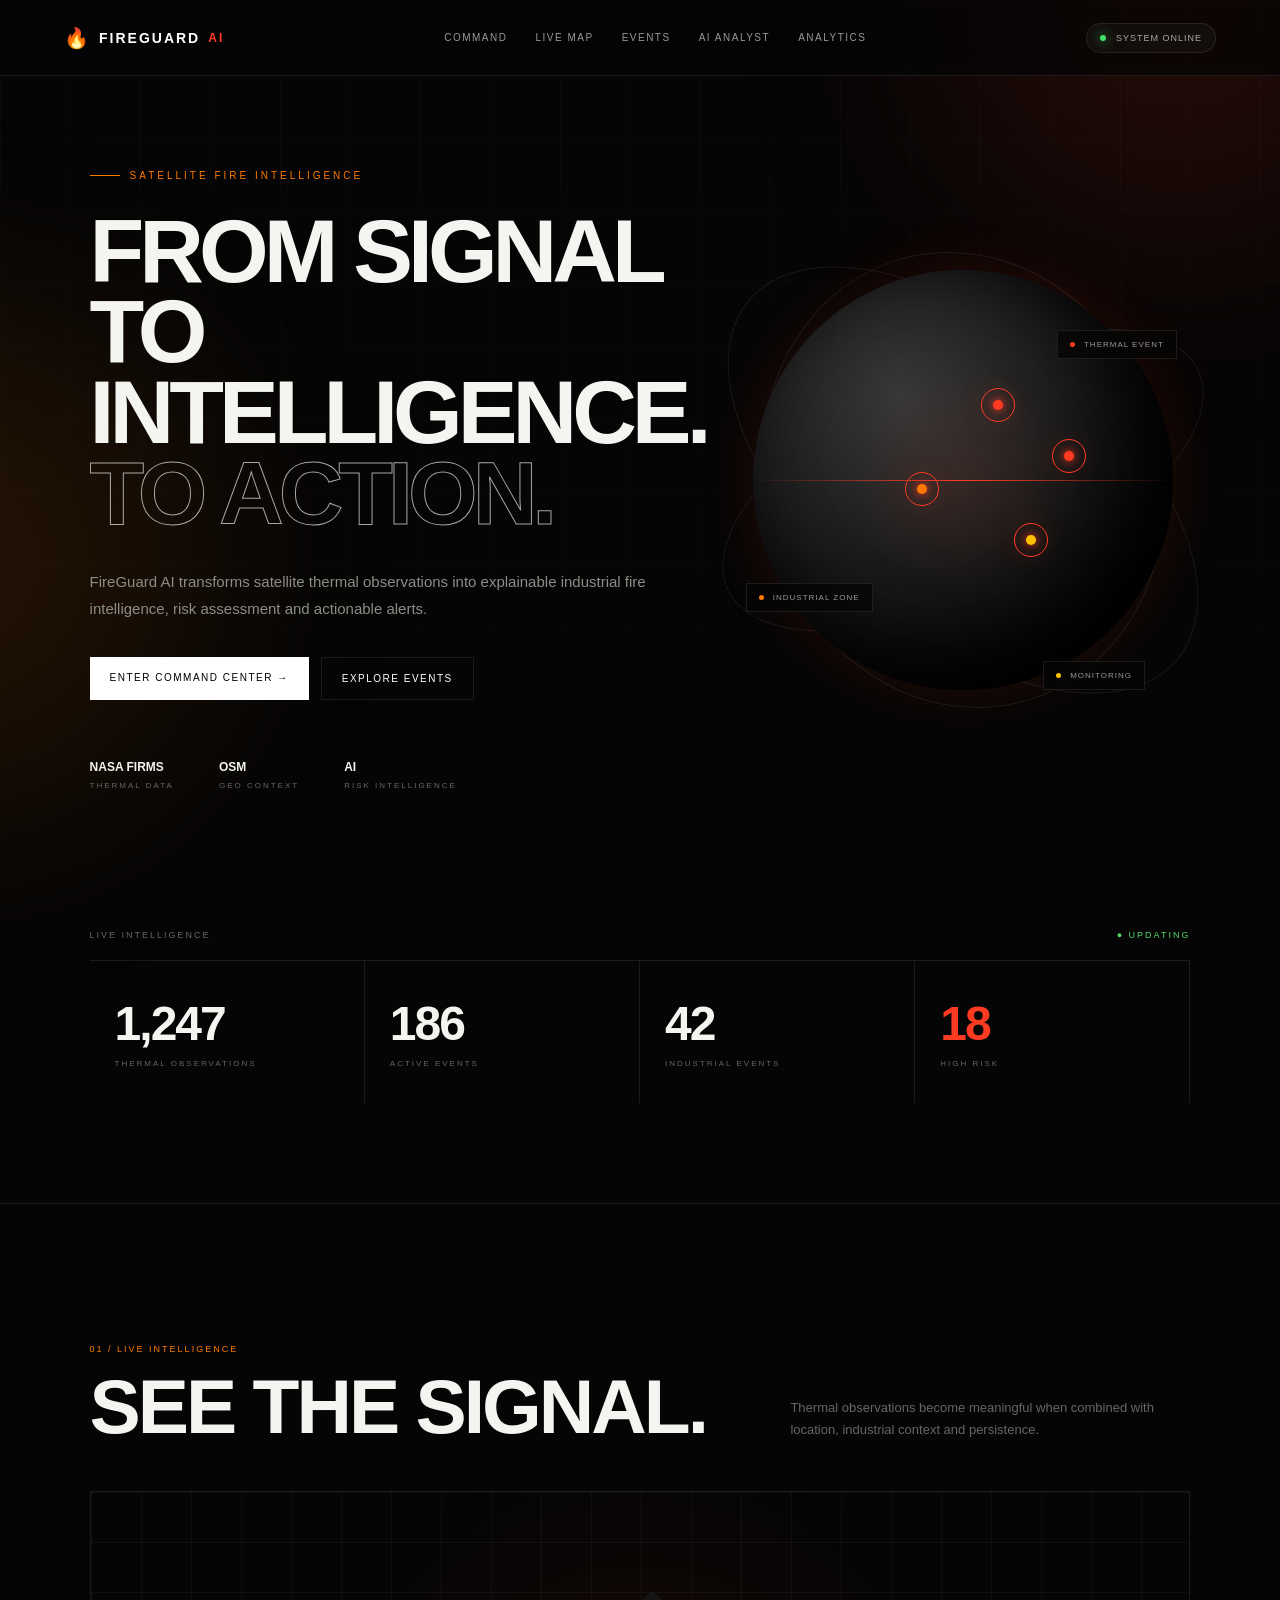
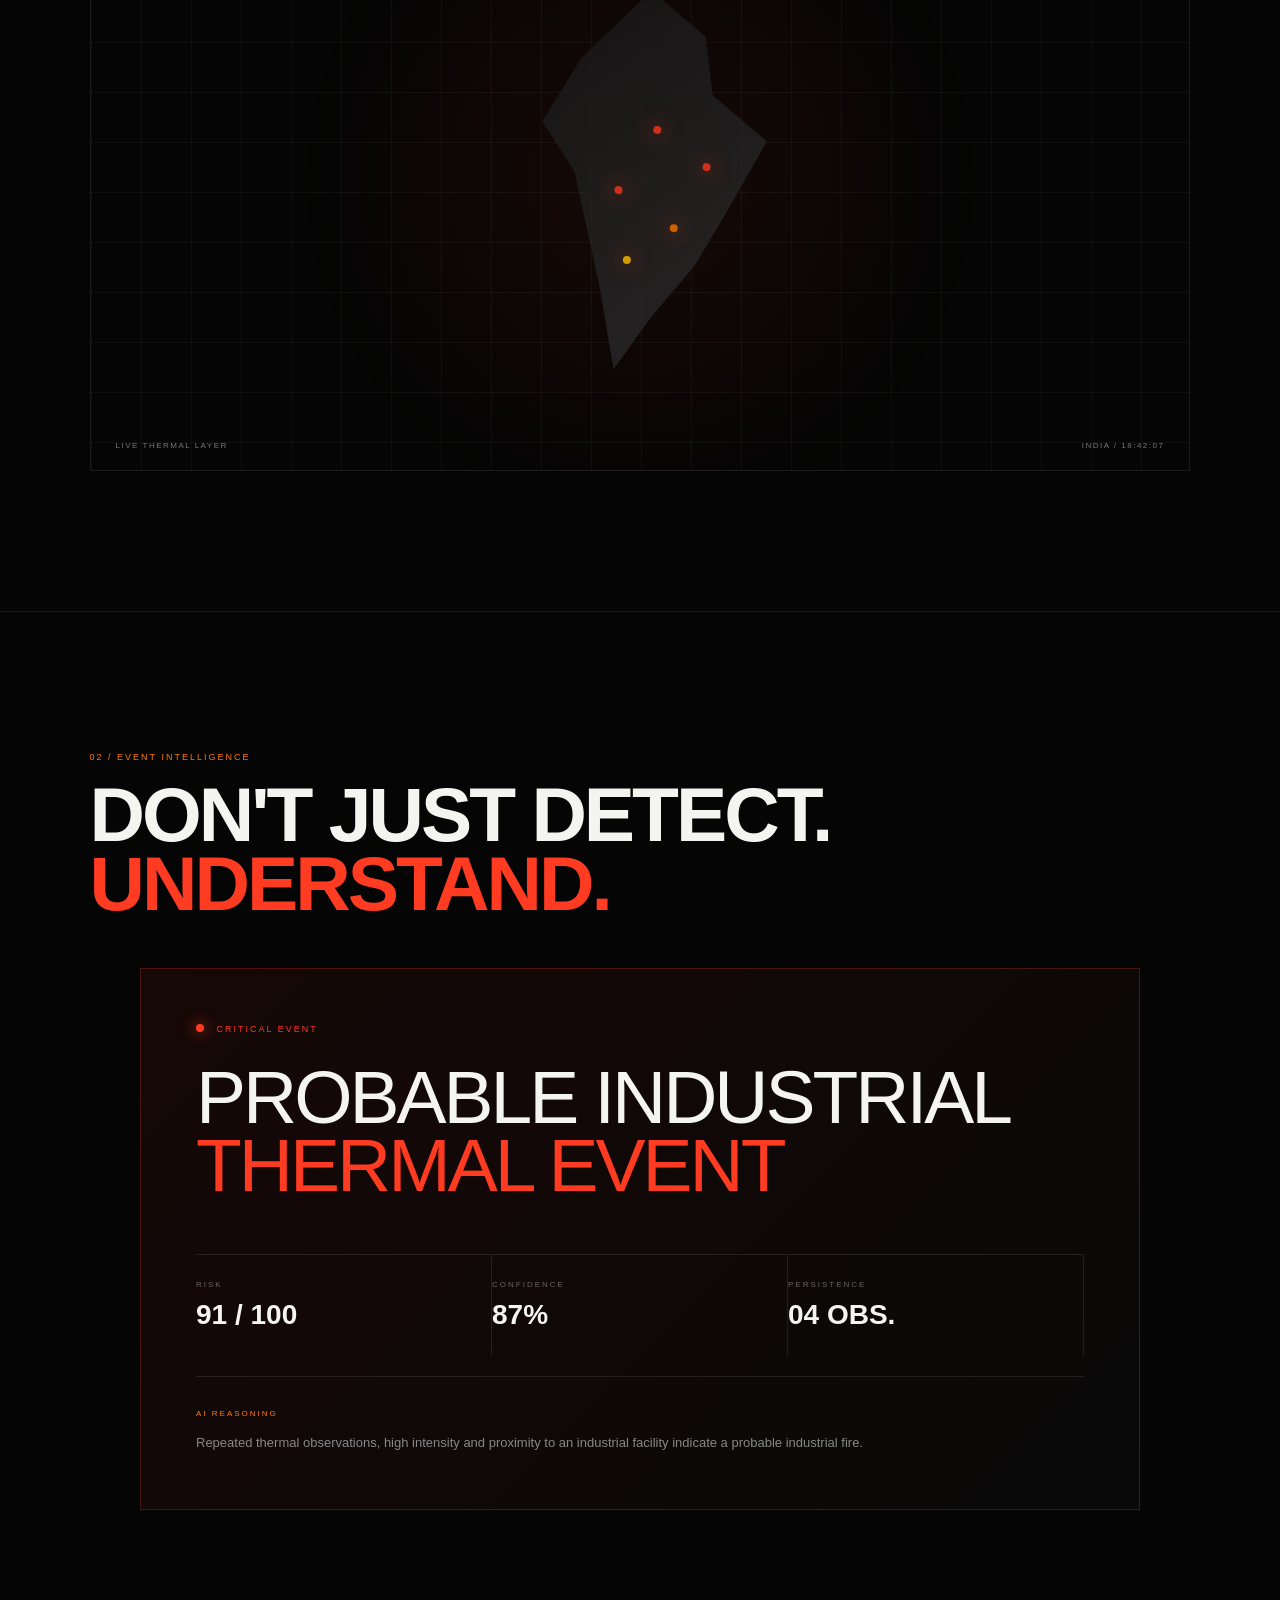
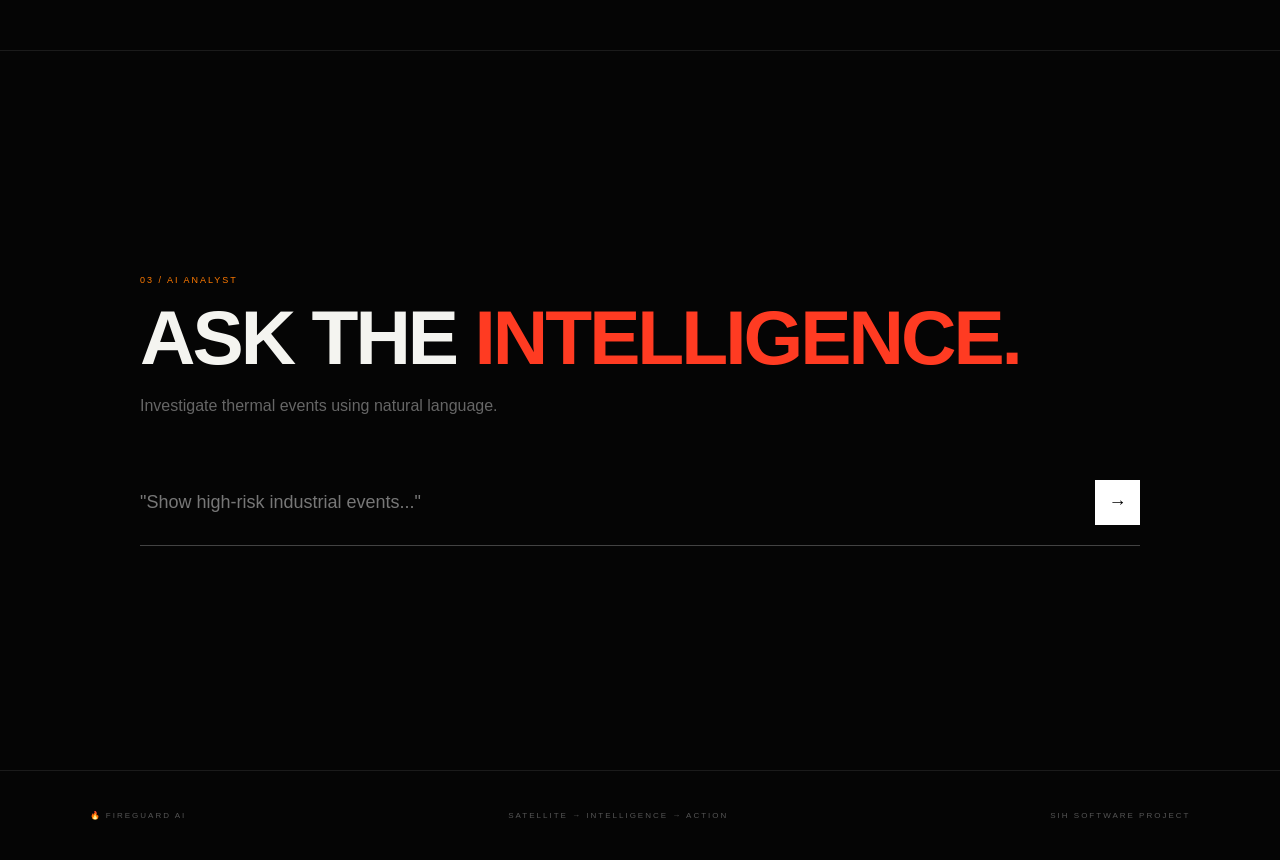
==== frontend/index.html @ 58c00c15 "Initial FireGuard AI application" ====
<!DOCTYPE html>
<html lang="en">
<head>
    <meta charset="UTF-8">

    <meta
        name="viewport"
        content="width=device-width, initial-scale=1.0"
    >

    <meta
        name="description"
        content="FireGuard AI - Satellite-powered industrial fire intelligence"
    >

    <title>FireGuard AI — Fire Intelligence</title>

    <link rel="stylesheet" href="style.css">
</head>

<body>

    <!-- =====================================================
         BACKGROUND
    ====================================================== -->

    <div class="background-grid"></div>

    <div class="glow glow-one"></div>
    <div class="glow glow-two"></div>


    <!-- =====================================================
         NAVIGATION
    ====================================================== -->

    <header class="navbar">

        <a href="#" class="brand">

            <span class="brand-icon">🔥</span>

            <span class="brand-name">
                FIREGUARD
            </span>

            <span class="brand-ai">
                AI
            </span>

        </a>


        <nav class="nav-links">

            <a href="#command">COMMAND</a>
            <a href="#map">LIVE MAP</a>
            <a href="#events">EVENTS</a>
            <a href="#analyst">AI ANALYST</a>
            <a href="#analytics">ANALYTICS</a>

        </nav>


        <button
            class="status-button"
            type="button"
        >

            <span class="status-dot"></span>

            SYSTEM ONLINE

        </button>

    </header>


    <!-- =====================================================
         HERO
    ====================================================== -->

    <main id="command">

        <section class="hero">

            <div class="hero-content">

                <div class="eyebrow">

                    <span class="eyebrow-line"></span>

                    SATELLITE FIRE INTELLIGENCE

                </div>


                <h1>

                    FROM SIGNAL

                    <span>TO INTELLIGENCE.</span>

                    <span>TO ACTION.</span>

                </h1>


                <p class="hero-description">

                    FireGuard AI transforms satellite thermal
                    observations into explainable industrial
                    fire intelligence, risk assessment and
                    actionable alerts.

                </p>


                <div class="hero-actions">

                    <a
                        href="#map"
                        class="primary-button"
                    >

                        ENTER COMMAND CENTER

                        <span>→</span>

                    </a>


                    <a
                        href="#events"
                        class="secondary-button"
                    >

                        EXPLORE EVENTS

                    </a>

                </div>


                <div class="hero-meta">

                    <div>

                        <span class="meta-value">
                            NASA FIRMS
                        </span>

                        <span class="meta-label">
                            THERMAL DATA
                        </span>

                    </div>


                    <div>

                        <span class="meta-value">
                            OSM
                        </span>

                        <span class="meta-label">
                            GEO CONTEXT
                        </span>

                    </div>


                    <div>

                        <span class="meta-value">
                            AI
                        </span>

                        <span class="meta-label">
                            RISK INTELLIGENCE
                        </span>

                    </div>

                </div>

            </div>


            <!-- =================================================
                 VISUAL ORBIT
            ================================================== -->

            <div class="hero-visual">

                <div class="orbit orbit-one"></div>

                <div class="orbit orbit-two"></div>

                <div class="orbit orbit-three"></div>


                <div class="earth">

                    <div class="earth-grid"></div>

                    <div class="thermal thermal-one">
                        <span></span>
                    </div>

                    <div class="thermal thermal-two">
                        <span></span>
                    </div>

                    <div class="thermal thermal-three">
                        <span></span>
                    </div>

                    <div class="thermal thermal-four">
                        <span></span>
                    </div>

                    <div class="earth-core"></div>

                </div>


                <div class="scan-line"></div>


                <div class="visual-label label-one">

                    <span class="label-dot red"></span>

                    THERMAL EVENT

                </div>


                <div class="visual-label label-two">

                    <span class="label-dot orange"></span>

                    INDUSTRIAL ZONE

                </div>


                <div class="visual-label label-three">

                    <span class="label-dot yellow"></span>

                    MONITORING

                </div>

            </div>

        </section>


        <!-- =====================================================
             LIVE STATISTICS
        ====================================================== -->

        <section class="stats-section">

            <div class="stats-heading">

                <span>LIVE INTELLIGENCE</span>

                <span class="pulse-text">
                    ● UPDATING
                </span>

            </div>


            <div class="stats-grid">

                <div class="stat-card">

                    <span
                        class="stat-number"
                        data-target="1247"
                    >
                        0
                    </span>

                    <span class="stat-label">
                        THERMAL OBSERVATIONS
                    </span>

                </div>


                <div class="stat-card">

                    <span
                        class="stat-number"
                        data-target="186"
                    >
                        0
                    </span>

                    <span class="stat-label">
                        ACTIVE EVENTS
                    </span>

                </div>


                <div class="stat-card">

                    <span
                        class="stat-number"
                        data-target="42"
                    >
                        0
                    </span>

                    <span class="stat-label">
                        INDUSTRIAL EVENTS
                    </span>

                </div>


                <div class="stat-card danger-card">

                    <span
                        class="stat-number"
                        data-target="18"
                    >
                        0
                    </span>

                    <span class="stat-label">
                        HIGH RISK
                    </span>

                </div>

            </div>

        </section>


        <!-- =====================================================
             MAP PREVIEW
        ====================================================== -->

        <section
            id="map"
            class="preview-section"
        >

            <div class="section-heading">

                <div>

                    <span class="section-kicker">
                        01 / LIVE INTELLIGENCE
                    </span>

                    <h2>
                        SEE THE SIGNAL.
                    </h2>

                </div>

                <p>
                    Thermal observations become meaningful
                    when combined with location, industrial
                    context and persistence.
                </p>

            </div>


            <div class="map-preview">

                <div class="map-grid"></div>


                <div class="map-country">

                    <div class="map-point point-a"></div>
                    <div class="map-point point-b"></div>
                    <div class="map-point point-c"></div>
                    <div class="map-point point-d"></div>
                    <div class="map-point point-e"></div>

                </div>


                <div class="map-overlay">

                    <span>LIVE THERMAL LAYER</span>

                    <span>
                        INDIA / 18:42:07
                    </span>

                </div>

            </div>

        </section>


        <!-- =====================================================
             EVENTS PREVIEW
        ====================================================== -->

        <section
            id="events"
            class="events-section"
        >

            <div class="section-heading">

                <div>

                    <span class="section-kicker">
                        02 / EVENT INTELLIGENCE
                    </span>

                    <h2>
                        DON'T JUST DETECT.
                        <span>UNDERSTAND.</span>
                    </h2>

                </div>

            </div>


            <div class="event-demo-card">

                <div class="event-status">

                    <span class="large-status-dot"></span>

                    CRITICAL EVENT

                </div>


                <div class="event-title">

                    PROBABLE INDUSTRIAL
                    <span>THERMAL EVENT</span>

                </div>


                <div class="event-data">

                    <div>

                        <span>RISK</span>

                        <strong>91 / 100</strong>

                    </div>


                    <div>

                        <span>CONFIDENCE</span>

                        <strong>87%</strong>

                    </div>


                    <div>

                        <span>PERSISTENCE</span>

                        <strong>04 OBS.</strong>

                    </div>

                </div>


                <div class="event-reasoning">

                    <span class="reasoning-title">
                        AI REASONING
                    </span>

                    <p>
                        Repeated thermal observations,
                        high intensity and proximity to an
                        industrial facility indicate a
                        probable industrial fire.
                    </p>

                </div>

            </div>

        </section>


        <!-- =====================================================
             AI ANALYST
        ====================================================== -->

        <section
            id="analyst"
            class="analyst-section"
        >

            <div class="analyst-box">

                <span class="section-kicker">
                    03 / AI ANALYST
                </span>

                <h2>
                    ASK THE
                    <span>INTELLIGENCE.</span>
                </h2>

                <p>
                    Investigate thermal events using
                    natural language.
                </p>


                <div class="query-box">

                    <span>
                        "Show high-risk industrial events..."
                    </span>

                    <button type="button">
                        →
                    </button>

                </div>

            </div>

        </section>


        <!-- =====================================================
             FOOTER
        ====================================================== -->

        <footer>

            <div class="footer-brand">

                🔥 FIREGUARD AI

            </div>


            <div class="footer-text">

                SATELLITE → INTELLIGENCE → ACTION

            </div>


            <div class="footer-copy">

                SIH SOFTWARE PROJECT

            </div>

        </footer>

    </main>


    <script src="script.js"></script>

</body>
</html>
---- frontend/style.css ----
/* =========================================================
   FIREGUARD AI
   Premium Intelligence Interface
========================================================= */

:root {

    --bg: #050505;
    --bg-soft: #0b0b0b;

    --text: #f4f4f0;
    --muted: #8d8d87;

    --line: rgba(255,255,255,0.09);

    --red: #ff3b22;
    --orange: #ff7a00;
    --yellow: #ffc400;

    --glass: rgba(255,255,255,0.035);

}


/* =========================================================
   RESET
========================================================= */

* {

    margin: 0;
    padding: 0;

    box-sizing: border-box;

}


html {

    scroll-behavior: smooth;

}


body {

    background: var(--bg);

    color: var(--text);

    font-family:
        Inter,
        Arial,
        Helvetica,
        sans-serif;

    overflow-x: hidden;

}


/* =========================================================
   BACKGROUND
========================================================= */

.background-grid {

    position: fixed;

    inset: 0;

    z-index: -10;

    background-image:

        linear-gradient(
            rgba(255,255,255,0.025) 1px,
            transparent 1px
        ),

        linear-gradient(
            90deg,
            rgba(255,255,255,0.025) 1px,
            transparent 1px
        );

    background-size: 70px 70px;

    mask-image:
        linear-gradient(
            to bottom,
            black,
            transparent 85%
        );

}


.glow {

    position: fixed;

    width: 500px;

    height: 500px;

    border-radius: 50%;

    filter: blur(120px);

    opacity: 0.12;

    z-index: -9;

    pointer-events: none;

}


.glow-one {

    background: var(--red);

    top: -250px;

    right: -150px;

}


.glow-two {

    background: var(--orange);

    bottom: 10%;

    left: -300px;

}


/* =========================================================
   NAVIGATION
========================================================= */

.navbar {

    position: fixed;

    top: 0;

    left: 0;

    width: 100%;

    height: 76px;

    padding: 0 5vw;

    display: flex;

    align-items: center;

    justify-content: space-between;

    border-bottom: 1px solid var(--line);

    background:
        rgba(5,5,5,0.72);

    backdrop-filter: blur(18px);

    z-index: 100;

}


.brand {

    display: flex;

    align-items: center;

    gap: 8px;

    color: white;

    text-decoration: none;

    font-weight: 800;

    letter-spacing: 2px;

}


.brand-icon {

    font-size: 20px;

}


.brand-name {

    font-size: 14px;

}


.brand-ai {

    color: var(--red);

    font-size: 12px;

}


.nav-links {

    display: flex;

    gap: 28px;

}


.nav-links a {

    color: #999;

    text-decoration: none;

    font-size: 10px;

    letter-spacing: 1.5px;

    transition: 0.3s;

}


.nav-links a:hover {

    color: white;

}


.status-button {

    border: 1px solid var(--line);

    background: var(--glass);

    color: #aaa;

    padding: 9px 13px;

    border-radius: 100px;

    font-size: 9px;

    letter-spacing: 1px;

}


.status-dot {

    display: inline-block;

    width: 6px;

    height: 6px;

    margin-right: 6px;

    border-radius: 50%;

    background: #41e36b;

    box-shadow: 0 0 12px #41e36b;

}


/* =========================================================
   HERO
========================================================= */

.hero {

    min-height: 100vh;

    padding:
        140px 7vw 80px;

    display: grid;

    grid-template-columns:
        1fr 1fr;

    align-items: center;

    gap: 30px;

}


.hero-content {

    max-width: 700px;

}


.eyebrow {

    display: flex;

    align-items: center;

    gap: 10px;

    color: var(--orange);

    font-size: 10px;

    letter-spacing: 3px;

    margin-bottom: 30px;

}


.eyebrow-line {

    width: 30px;

    height: 1px;

    background: var(--orange);

}


.hero h1 {

    font-size: clamp(
        52px,
        7vw,
        110px
    );

    line-height: 0.9;

    letter-spacing: -5px;

    font-weight: 800;

}


.hero h1 span {

    display: block;

}


.hero h1 span:nth-child(2) {

    color: transparent;

    -webkit-text-stroke:
        1px rgba(255,255,255,0.65);

}


.hero h1 span:nth-child(3) {

    background:
        linear-gradient(
            90deg,
            var(--red),
            var(--orange)
        );

    -webkit-background-clip: text;

    color: transparent;

}


.hero-description {

    max-width: 560px;

    margin-top: 35px;

    color: var(--muted);

    font-size: 15px;

    line-height: 1.8;

}


.hero-actions {

    display: flex;

    gap: 12px;

    margin-top: 35px;

}


.primary-button,
.secondary-button {

    text-decoration: none;

    padding: 15px 20px;

    font-size: 10px;

    letter-spacing: 1.5px;

    transition: 0.3s;

}


.primary-button {

    background: white;

    color: black;

}


.primary-button:hover {

    transform:
        translateY(-3px);

    box-shadow:
        0 15px 40px
        rgba(255,255,255,0.12);

}


.secondary-button {

    border: 1px solid var(--line);

    color: white;

}


.secondary-button:hover {

    border-color: rgba(255,255,255,0.3);

    background: var(--glass);

}


.hero-meta {

    display: flex;

    gap: 45px;

    margin-top: 60px;

}


.hero-meta div {

    display: flex;

    flex-direction: column;

    gap: 7px;

}


.meta-value {

    font-size: 12px;

    font-weight: 700;

}


.meta-label {

    color: #666;

    font-size: 8px;

    letter-spacing: 2px;

}


/* =========================================================
   HERO VISUAL
========================================================= */

.hero-visual {

    position: relative;

    height: 600px;

    display: flex;

    align-items: center;

    justify-content: center;

}


.earth {

    width: min(420px, 75vw);

    aspect-ratio: 1;

    position: relative;

    border-radius: 50%;

    overflow: hidden;

    background:

        radial-gradient(
            circle at 35% 30%,
            #373737,
            #111 55%,
            #030303 75%
        );

    box-shadow:

        0 0 60px
        rgba(255,69,30,0.12),

        inset -30px -20px 80px
        rgba(0,0,0,0.9);

    animation:
        earthFloat 7s ease-in-out infinite;

}


@keyframes earthFloat {

    0%,100% {

        transform:
            translateY(0);

    }

    50% {

        transform:
            translateY(-12px);

    }

}


.earth-grid {

    position: absolute;

    inset: 0;

    opacity: 0.2;

    background:

        repeating-linear-gradient(
            0deg,
            transparent 0,
            transparent 28px,
            rgba(255,255,255,0.08) 29px
        ),

        repeating-linear-gradient(
            90deg,
            transparent 0,
            transparent 28px,
            rgba(255,255,255,0.08) 29px
        );

}


.earth-core {

    position: absolute;

    inset: 20%;

    border-radius: 50%;

    background:

        radial-gradient(
            circle,
            rgba(255,72,35,0.08),
            transparent 65%
        );

}


/* =========================================================
   THERMAL POINTS
========================================================= */

.thermal {

    position: absolute;

    width: 10px;

    height: 10px;

    border-radius: 50%;

    background: var(--red);

    box-shadow:

        0 0 8px var(--red),
        0 0 30px var(--red);

}


.thermal span {

    position: absolute;

    inset: -12px;

    border: 1px solid var(--red);

    border-radius: 50%;

    animation:
        pulse 2s infinite;

}


@keyframes pulse {

    0% {

        transform: scale(0.5);

        opacity: 1;

    }

    100% {

        transform: scale(2.3);

        opacity: 0;

    }

}


.thermal-one {

    top: 31%;

    left: 57%;

}


.thermal-two {

    top: 51%;

    left: 39%;

    background: var(--orange);

}


.thermal-three {

    top: 63%;

    left: 65%;

    background: var(--yellow);

}


.thermal-four {

    top: 43%;

    left: 74%;

}


/* =========================================================
   ORBITS
========================================================= */

.orbit {

    position: absolute;

    border: 1px solid
        rgba(255,255,255,0.08);

    border-radius: 50%;

}


.orbit-one {

    width: 520px;

    height: 230px;

    transform:
        rotate(-25deg);

    animation:
        orbitSpin 15s linear infinite;

}


.orbit-two {

    width: 560px;

    height: 300px;

    transform:
        rotate(40deg);

    animation:
        orbitSpin 20s linear infinite reverse;

}


.orbit-three {

    width: 460px;

    height: 400px;

    transform:
        rotate(75deg);

    animation:
        orbitSpin 25s linear infinite;

}


@keyframes orbitSpin {

    from {

        transform:
            rotate(0deg);

    }

    to {

        transform:
            rotate(360deg);

    }

}


/* =========================================================
   SCAN
========================================================= */

.scan-line {

    position: absolute;

    width: 420px;

    height: 1px;

    background:
        linear-gradient(
            90deg,
            transparent,
            var(--red),
            transparent
        );

    animation:
        scan 4s ease-in-out infinite;

}


@keyframes scan {

    0%,100% {

        transform:
            translateY(-190px);

        opacity: 0;

    }

    50% {

        transform:
            translateY(190px);

        opacity: 1;

    }

}


/* =========================================================
   VISUAL LABELS
========================================================= */

.visual-label {

    position: absolute;

    padding: 9px 12px;

    background:
        rgba(5,5,5,0.7);

    border: 1px solid var(--line);

    backdrop-filter: blur(10px);

    color: #999;

    font-size: 8px;

    letter-spacing: 1px;

}


.label-one {

    top: 25%;

    right: 3%;

}


.label-two {

    bottom: 28%;

    left: 2%;

}


.label-three {

    bottom: 15%;

    right: 10%;

}


.label-dot {

    display: inline-block;

    width: 5px;

    height: 5px;

    border-radius: 50%;

    margin-right: 6px;

}


.red {

    background: var(--red);

}


.orange {

    background: var(--orange);

}


.yellow {

    background: var(--yellow);

}


/* =========================================================
   STATISTICS
========================================================= */

.stats-section {

    padding:
        30px 7vw 100px;

}


.stats-heading {

    display: flex;

    justify-content: space-between;

    color: #666;

    font-size: 9px;

    letter-spacing: 2px;

    padding-bottom: 20px;

    border-bottom:
        1px solid var(--line);

}


.pulse-text {

    color: #53d96b;

}


.stats-grid {

    display: grid;

    grid-template-columns:
        repeat(4, 1fr);

}


.stat-card {

    padding: 35px 25px;

    border-right:
        1px solid var(--line);

}


.stat-number {

    display: block;

    font-size: 48px;

    font-weight: 700;

    letter-spacing: -2px;

}


.stat-label {

    display: block;

    margin-top: 8px;

    color: #666;

    font-size: 8px;

    letter-spacing: 2px;

}


.danger-card .stat-number {

    color: var(--red);

}


/* =========================================================
   SECTIONS
========================================================= */

.preview-section,
.events-section,
.analyst-section {

    padding:
        140px 7vw;

    border-top:
        1px solid var(--line);

}


.section-heading {

    display: flex;

    justify-content: space-between;

    align-items: end;

    gap: 40px;

    margin-bottom: 50px;

}


.section-kicker {

    display: block;

    color: var(--orange);

    font-size: 9px;

    letter-spacing: 2px;

    margin-bottom: 18px;

}


.section-heading h2,
.analyst-box h2 {

    font-size: clamp(
        40px,
        6vw,
        80px
    );

    line-height: 0.9;

    letter-spacing: -3px;

}


.section-heading h2 span,
.analyst-box h2 span {

    color: var(--red);

}


.section-heading p {

    max-width: 400px;

    color: #666;

    line-height: 1.7;

    font-size: 13px;

}


/* =========================================================
   MAP
========================================================= */

.map-preview {

    height: 580px;

    position: relative;

    overflow: hidden;

    border:
        1px solid var(--line);

    background:
        radial-gradient(
            circle at 50% 50%,
            rgba(255,69,30,0.08),
            transparent 55%
        );

}


.map-grid {

    position: absolute;

    inset: 0;

    background-image:

        linear-gradient(
            rgba(255,255,255,0.04) 1px,
            transparent 1px
        ),

        linear-gradient(
            90deg,
            rgba(255,255,255,0.04) 1px,
            transparent 1px
        );

    background-size: 50px 50px;

}


.map-country {

    position: absolute;

    width: 300px;

    height: 380px;

    left: 50%;

    top: 50%;

    transform:
        translate(-50%, -50%)
        rotate(8deg);

    background:
        linear-gradient(
            135deg,
            #161616,
            #303030
        );

    clip-path:
        polygon(
            45% 0,
            65% 10%,
            70% 25%,
            90% 35%,
            80% 55%,
            72% 70%,
            60% 85%,
            50% 100%,
            42% 80%,
            35% 65%,
            28% 50%,
            15% 38%,
            25% 20%
        );

    opacity: 0.8;

}


.map-point {

    position: absolute;

    width: 8px;

    height: 8px;

    border-radius: 50%;

    background: var(--red);

    box-shadow:
        0 0 20px var(--red);

    animation:
        pulse 2s infinite;

}


.point-a {

    top: 35%;

    left: 52%;

}


.point-b {

    top: 52%;

    left: 42%;

}


.point-c {

    top: 60%;

    left: 62%;

    background: var(--orange);

}


.point-d {

    top: 43%;

    left: 70%;

}


.point-e {

    top: 70%;

    left: 48%;

    background: var(--yellow);

}


.map-overlay {

    position: absolute;

    left: 25px;

    right: 25px;

    bottom: 20px;

    display: flex;

    justify-content: space-between;

    font-size: 8px;

    color: #777;

    letter-spacing: 1.5px;

}


/* =========================================================
   EVENT CARD
========================================================= */

.event-demo-card {

    max-width: 1000px;

    margin: auto;

    padding: 55px;

    border:
        1px solid rgba(255,59,34,0.25);

    background:
        linear-gradient(
            135deg,
            rgba(255,59,34,0.07),
            rgba(255,255,255,0.02)
        );

}


.event-status {

    color: var(--red);

    font-size: 9px;

    letter-spacing: 2px;

}


.large-status-dot {

    display: inline-block;

    width: 8px;

    height: 8px;

    border-radius: 50%;

    background: var(--red);

    box-shadow:
        0 0 15px var(--red);

    margin-right: 8px;

}


.event-title {

    margin-top: 30px;

    font-size: clamp(
        38px,
        6vw,
        75px
    );

    line-height: 0.9;

    letter-spacing: -3px;

}


.event-title span {

    display: block;

    color: var(--red);

}


.event-data {

    display: grid;

    grid-template-columns:
        repeat(3,1fr);

    margin-top: 55px;

    border-top:
        1px solid var(--line);

}


.event-data div {

    padding: 25px 0;

    border-right:
        1px solid var(--line);

}


.event-data span {

    display: block;

    color: #666;

    font-size: 8px;

    letter-spacing: 2px;

    margin-bottom: 10px;

}


.event-data strong {

    font-size: 28px;

}


.event-reasoning {

    margin-top: 20px;

    padding-top: 25px;

    border-top:
        1px solid var(--line);

}


.reasoning-title {

    color: var(--orange);

    font-size: 8px;

    letter-spacing: 2px;

}


.event-reasoning p {

    max-width: 700px;

    margin-top: 12px;

    color: #888;

    line-height: 1.7;

    font-size: 13px;

}


/* =========================================================
   ANALYST
========================================================= */

.analyst-section {

    min-height: 80vh;

    display: flex;

    align-items: center;

}


.analyst-box {

    width: 100%;

    max-width: 1000px;

    margin: auto;

}


.analyst-box > p {

    color: #666;

    margin-top: 25px;

}


.query-box {

    margin-top: 45px;

    display: flex;

    align-items: center;

    justify-content: space-between;

    border-bottom:
        1px solid rgba(255,255,255,0.25);

    padding: 20px 0;

    color: #777;

    font-size: 18px;

}


.query-box button {

    width: 45px;

    height: 45px;

    border: none;

    background: white;

    color: black;

    cursor: pointer;

    font-size: 18px;

}


/* =========================================================
   FOOTER
========================================================= */

footer {

    padding:
        40px 7vw;

    border-top:
        1px solid var(--line);

    display: flex;

    justify-content: space-between;

    color: #555;

    font-size: 8px;

    letter-spacing: 2px;

}


/* =========================================================
   RESPONSIVE
========================================================= */

@media (max-width: 1000px) {

    .nav-links {

        display: none;

    }


    .hero {

        grid-template-columns: 1fr;

        padding-top: 130px;

    }


    .hero-visual {

        height: 500px;

    }


    .stats-grid {

        grid-template-columns:
            repeat(2,1fr);

    }


    .stat-card:nth-child(2) {

        border-right: none;

    }

}


@media (max-width: 600px) {

    .navbar {

        padding:
            0 20px;

    }


    .status-button {

        display: none;

    }


    .hero {

        padding:
            120px 25px 60px;

    }


    .hero h1 {

        letter-spacing: -3px;

    }


    .hero-meta {

        gap: 20px;

        flex-wrap: wrap;

    }


    .hero-visual {

        height: 400px;

    }


    .orbit-one {

        width: 350px;

    }


    .orbit-two {

        width: 370px;

    }


    .orbit-three {

        width: 320px;

    }


    .stats-section,
    .preview-section,
    .events-section,
    .analyst-section {

        padding-left: 25px;

        padding-right: 25px;

    }


    .stats-grid {

        grid-template-columns: 1fr;

    }


    .stat-card {

        border-right: none;

        border-bottom:
            1px solid var(--line);

    }


    .section-heading {

        display: block;

    }


    .section-heading p {

        margin-top: 25px;

    }


    .event-demo-card {

        padding: 30px;

    }


    .event-data {

        grid-template-columns: 1fr;

    }


    .event-data div {

        border-right: none;

        border-bottom:
            1px solid var(--line);

    }


    footer {

        flex-direction: column;

        gap: 15px;

    }

}
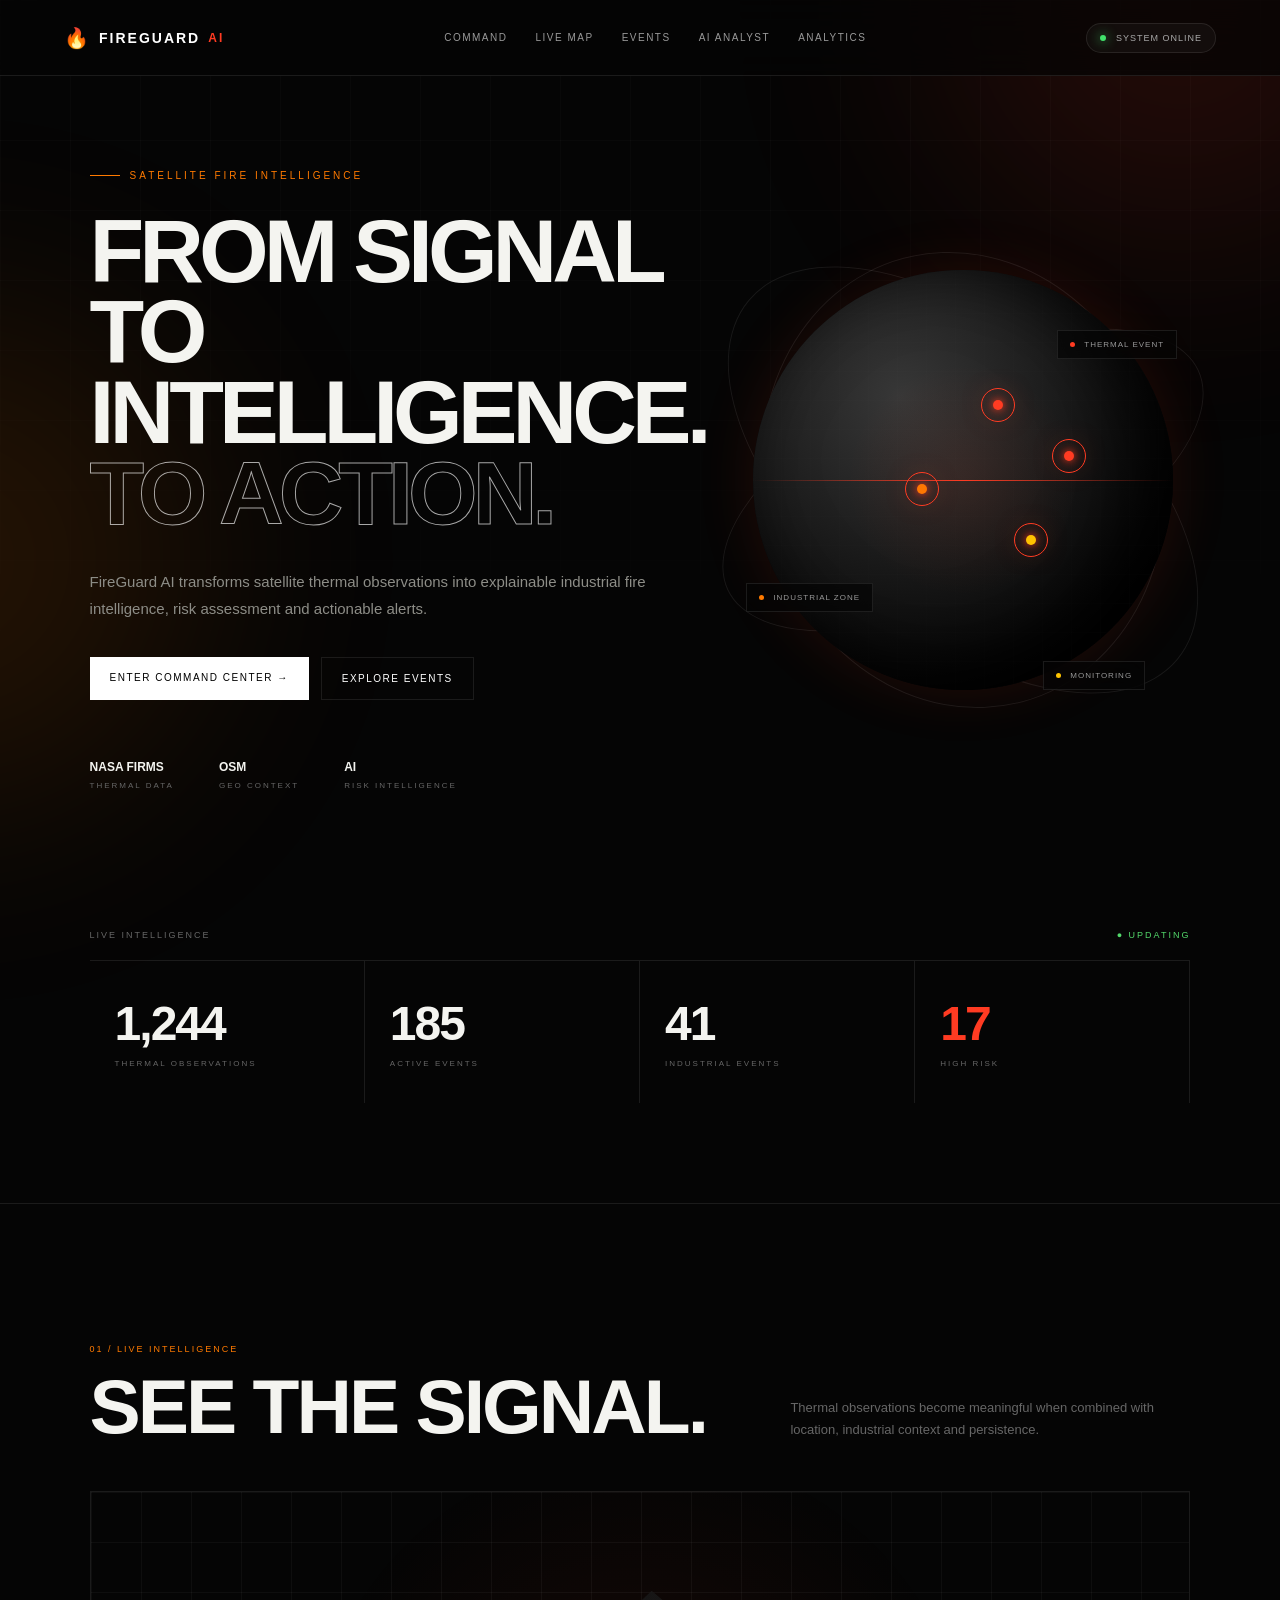
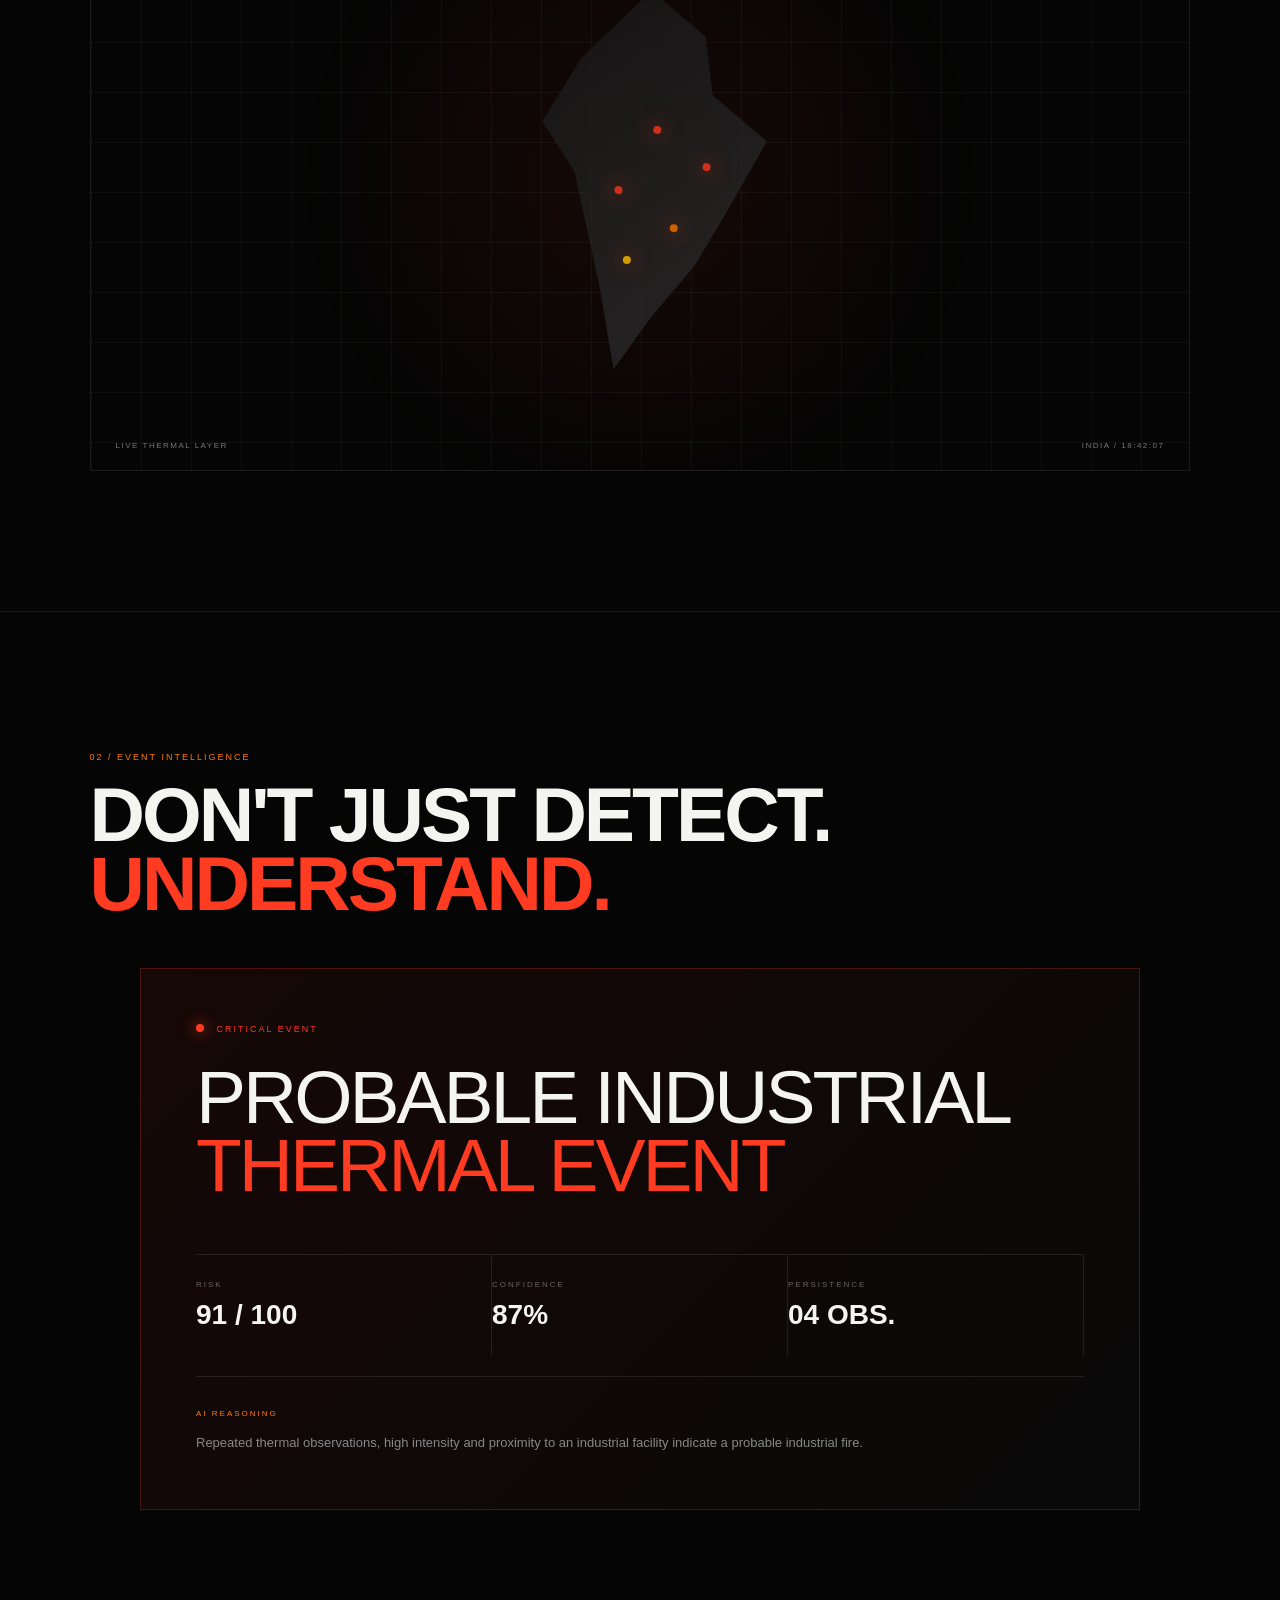
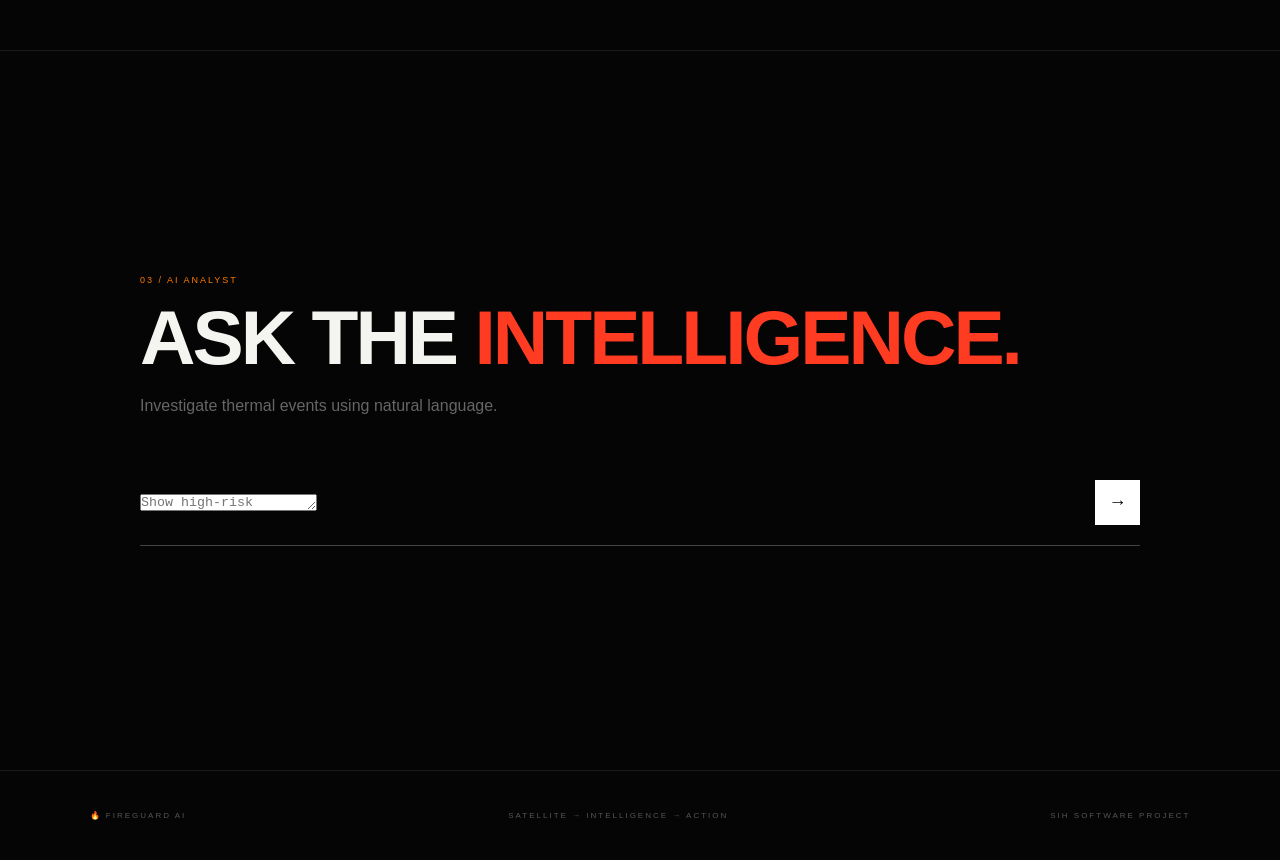
==== commit f930e110: "Fix AI analyst input" ====
--- a/frontend/index.html
+++ b/frontend/index.html
@@ -1,6 +1,7 @@
 <!DOCTYPE html>
 <html lang="en">
 <head>
+
     <meta charset="UTF-8">
 
     <meta
@@ -16,6 +17,7 @@
     <title>FireGuard AI — Fire Intelligence</title>
 
     <link rel="stylesheet" href="style.css">
+
 </head>
 
 <body>
@@ -450,6 +452,7 @@
                 <div class="event-title">
 
                     PROBABLE INDUSTRIAL
+
                     <span>THERMAL EVENT</span>
 
                 </div>
@@ -521,24 +524,42 @@
                     03 / AI ANALYST
                 </span>
 
+
                 <h2>
                     ASK THE
                     <span>INTELLIGENCE.</span>
                 </h2>
 
+
                 <p>
                     Investigate thermal events using
                     natural language.
                 </p>
 
 
+                <!-- =================================================
+                     AI ANALYST QUERY INPUT
+                ================================================== -->
+
                 <div class="query-box">
 
-                    <span>
-                        "Show high-risk industrial events..."
-                    </span>
-
-                    <button type="button">
+                    <textarea
+                        id="analyst-query"
+                        class="analyst-query"
+                        name="analyst-query"
+                        rows="1"
+                        placeholder="Show high-risk industrial events..."
+                        aria-label="Describe the situation for AI analysis"
+                        autocomplete="off"
+                    ></textarea>
+
+
+                    <button
+                        type="button"
+                        id="analyst-run-button"
+                        aria-label="Run AI analysis"
+                        title="Run AI analysis"
+                    >
                         →
                     </button>
 
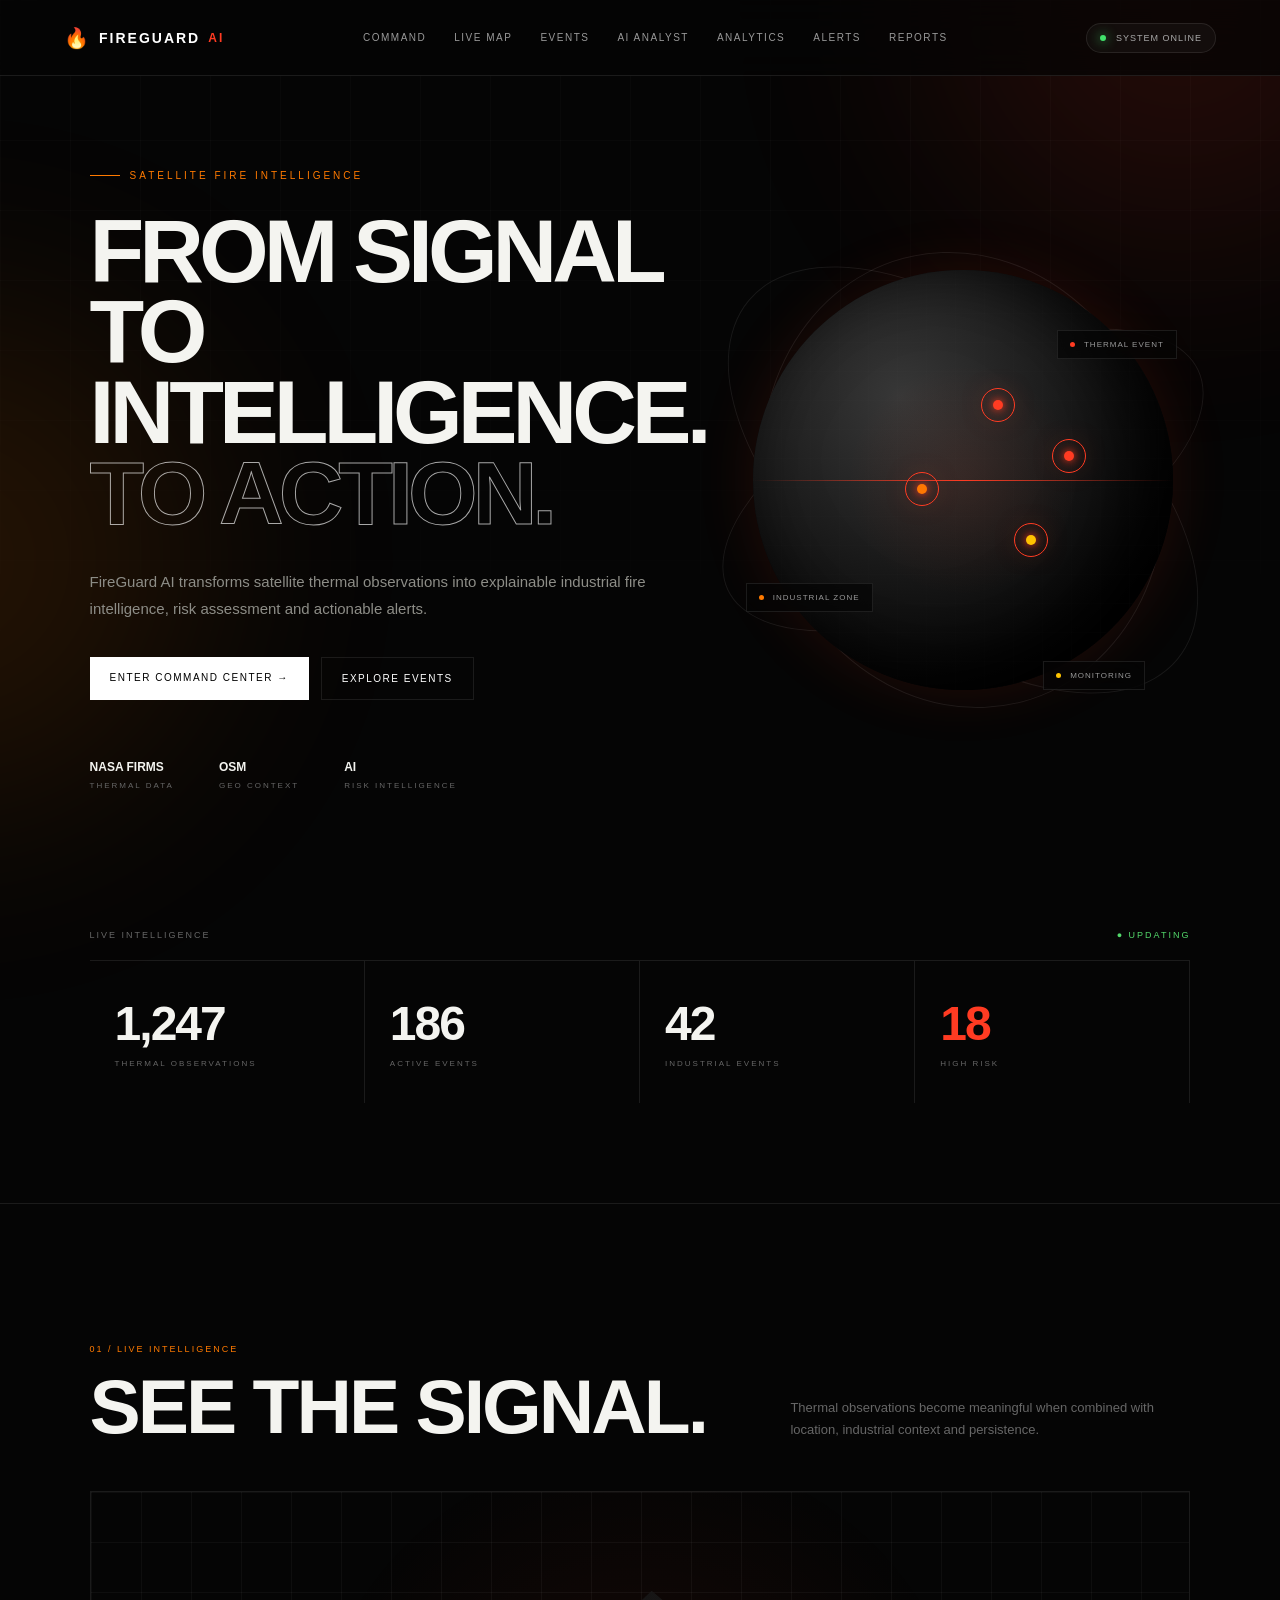
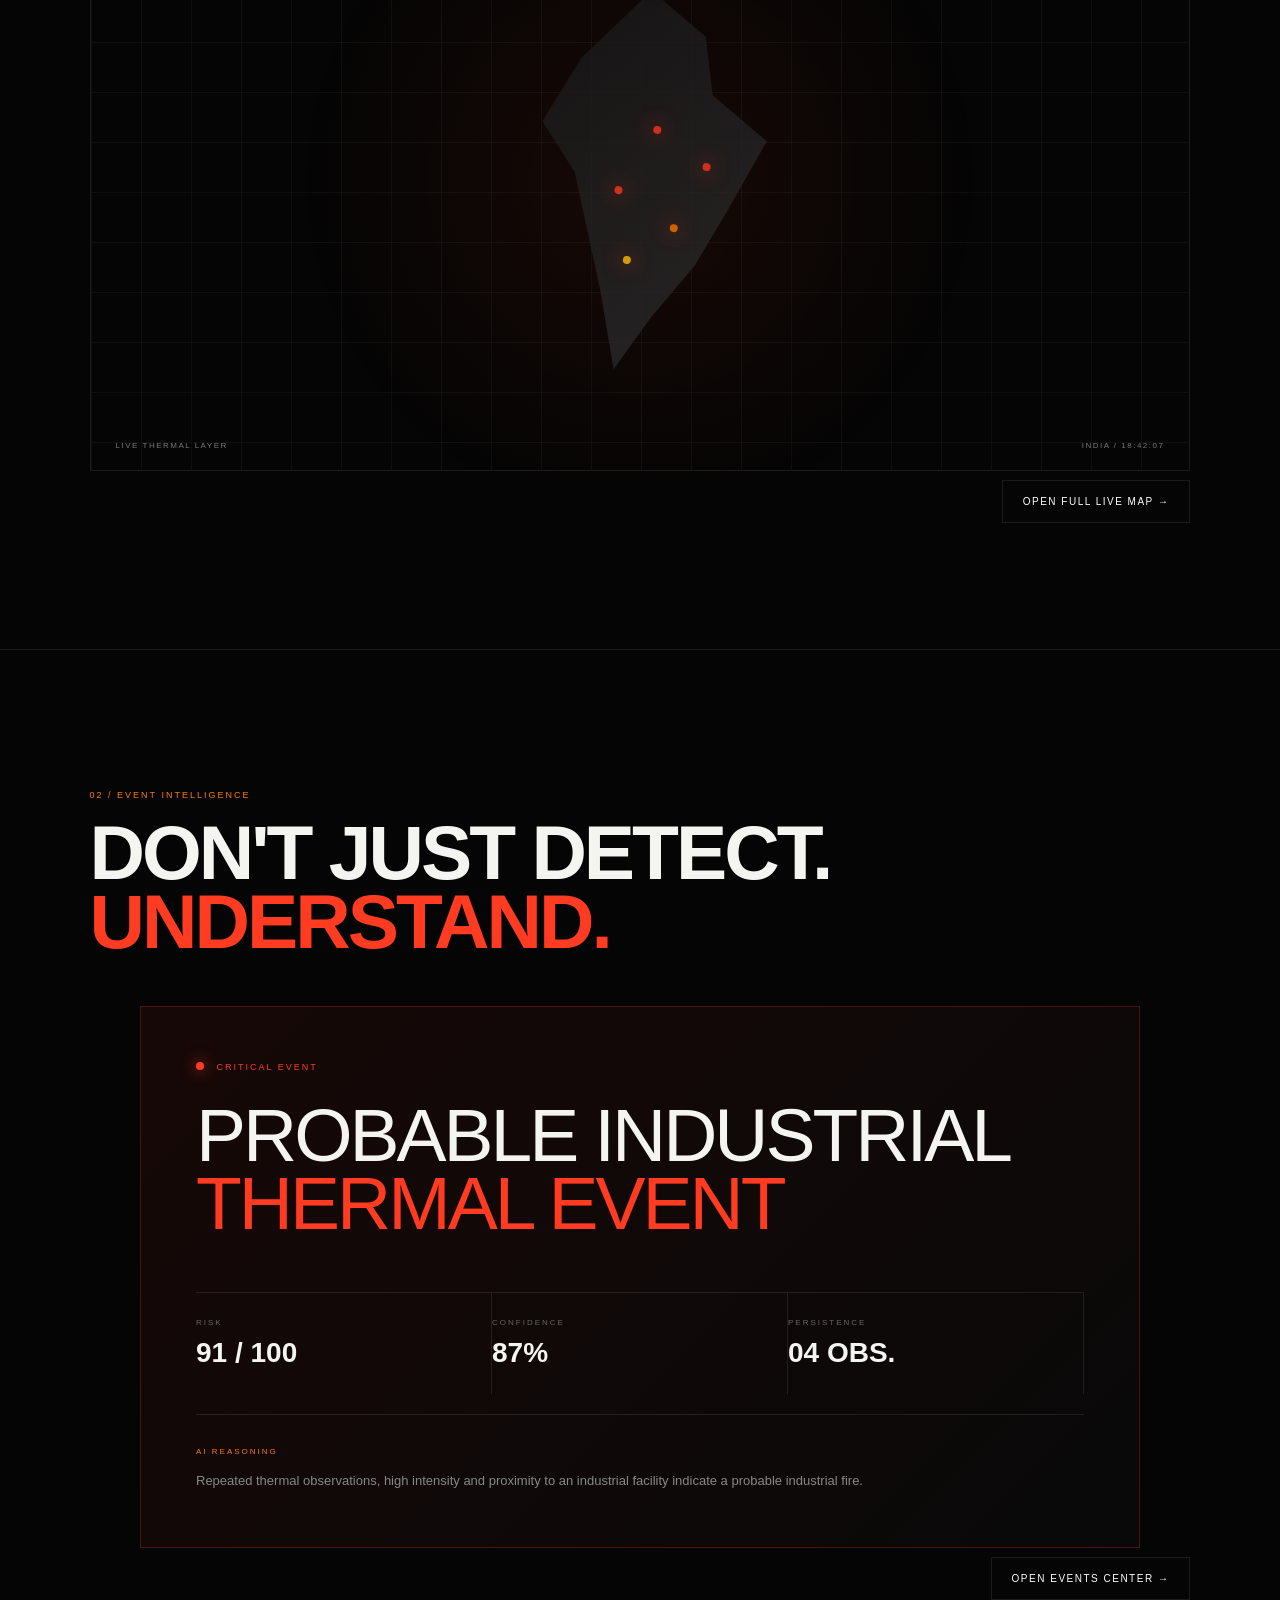
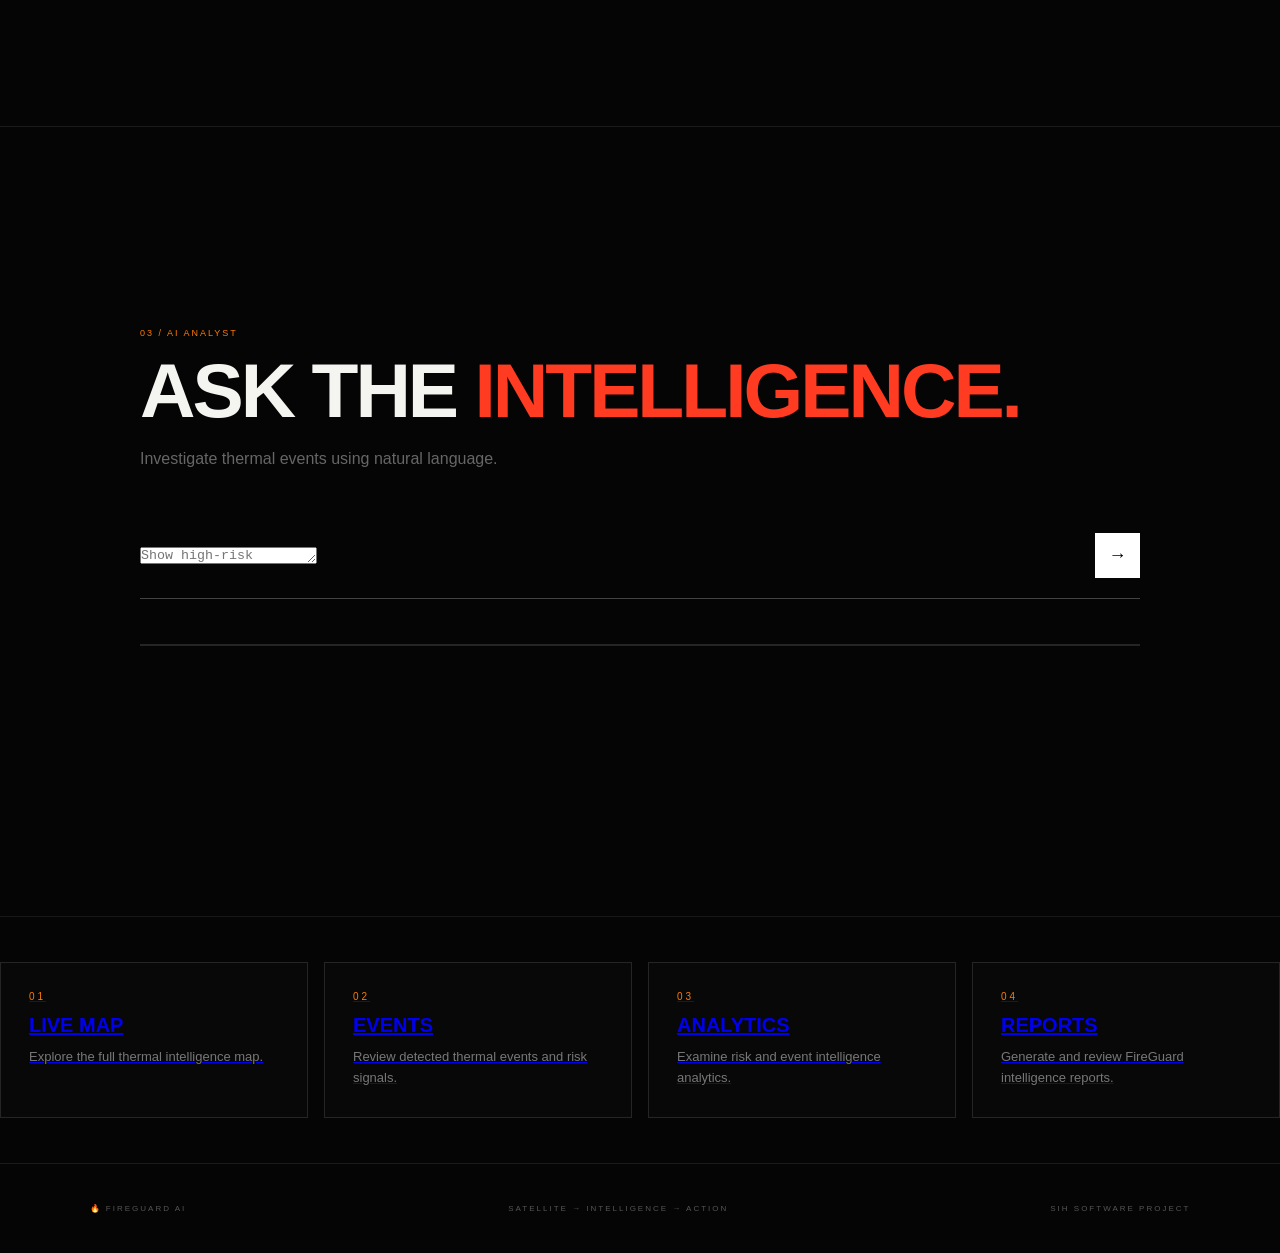
==== commit 1e674c70: "Fix main navigation and frontend links" ====
--- a/frontend/index.html
+++ b/frontend/index.html
@@ -1,5 +1,6 @@
 <!DOCTYPE html>
 <html lang="en">
+
 <head>
 
     <meta charset="UTF-8">
@@ -20,7 +21,9 @@
 
 </head>
 
+
 <body>
+
 
     <!-- =====================================================
          BACKGROUND
@@ -29,7 +32,9 @@
     <div class="background-grid"></div>
 
     <div class="glow glow-one"></div>
+
     <div class="glow glow-two"></div>
+
 
 
     <!-- =====================================================
@@ -38,9 +43,14 @@
 
     <header class="navbar">
 
-        <a href="#" class="brand">
-
-            <span class="brand-icon">🔥</span>
+        <a
+            href="index.html"
+            class="brand"
+        >
+
+            <span class="brand-icon">
+                🔥
+            </span>
 
             <span class="brand-name">
                 FIREGUARD
@@ -55,11 +65,36 @@
 
         <nav class="nav-links">
 
-            <a href="#command">COMMAND</a>
-            <a href="#map">LIVE MAP</a>
-            <a href="#events">EVENTS</a>
-            <a href="#analyst">AI ANALYST</a>
-            <a href="#analytics">ANALYTICS</a>
+            <a
+                href="index.html"
+                class="active"
+            >
+                COMMAND
+            </a>
+
+            <a href="map.html">
+                LIVE MAP
+            </a>
+
+            <a href="events.html">
+                EVENTS
+            </a>
+
+            <a href="index.html#analyst">
+                AI ANALYST
+            </a>
+
+            <a href="analytics.html">
+                ANALYTICS
+            </a>
+
+            <a href="alerts.html">
+                ALERTS
+            </a>
+
+            <a href="reports.html">
+                REPORTS
+            </a>
 
         </nav>
 
@@ -78,16 +113,20 @@
     </header>
 
 
+
     <!-- =====================================================
-         HERO
+         HERO / COMMAND
     ====================================================== -->
 
     <main id="command">
 
+
         <section class="hero">
 
+
             <div class="hero-content">
 
+
                 <div class="eyebrow">
 
                     <span class="eyebrow-line"></span>
@@ -97,15 +136,21 @@
                 </div>
 
 
+
                 <h1>
 
                     FROM SIGNAL
 
-                    <span>TO INTELLIGENCE.</span>
-
-                    <span>TO ACTION.</span>
+                    <span>
+                        TO INTELLIGENCE.
+                    </span>
+
+                    <span>
+                        TO ACTION.
+                    </span>
 
                 </h1>
+
 
 
                 <p class="hero-description">
@@ -118,22 +163,27 @@
                 </p>
 
 
+
                 <div class="hero-actions">
 
+
                     <a
-                        href="#map"
+                        href="map.html"
                         class="primary-button"
                     >
 
                         ENTER COMMAND CENTER
 
-                        <span>→</span>
+                        <span>
+                            →
+                        </span>
 
                     </a>
 
 
+
                     <a
-                        href="#events"
+                        href="events.html"
                         class="secondary-button"
                     >
 
@@ -141,10 +191,13 @@
 
                     </a>
 
-                </div>
+
+                </div>
+
 
 
                 <div class="hero-meta">
+
 
                     <div>
 
@@ -159,6 +212,7 @@
                     </div>
 
 
+
                     <div>
 
                         <span class="meta-value">
@@ -172,6 +226,7 @@
                     </div>
 
 
+
                     <div>
 
                         <span class="meta-value">
@@ -184,9 +239,12 @@
 
                     </div>
 
-                </div>
-
-            </div>
+
+                </div>
+
+
+            </div>
+
 
 
             <!-- =================================================
@@ -195,6 +253,7 @@
 
             <div class="hero-visual">
 
+
                 <div class="orbit orbit-one"></div>
 
                 <div class="orbit orbit-two"></div>
@@ -202,34 +261,50 @@
                 <div class="orbit orbit-three"></div>
 
 
+
                 <div class="earth">
 
                     <div class="earth-grid"></div>
 
+
                     <div class="thermal thermal-one">
+
                         <span></span>
-                    </div>
+
+                    </div>
+
 
                     <div class="thermal thermal-two">
+
                         <span></span>
-                    </div>
+
+                    </div>
+
 
                     <div class="thermal thermal-three">
+
                         <span></span>
-                    </div>
+
+                    </div>
+
 
                     <div class="thermal thermal-four">
+
                         <span></span>
-                    </div>
+
+                    </div>
+
 
                     <div class="earth-core"></div>
 
                 </div>
 
 
+
                 <div class="scan-line"></div>
 
 
+
                 <div class="visual-label label-one">
 
                     <span class="label-dot red"></span>
@@ -239,6 +314,7 @@
                 </div>
 
 
+
                 <div class="visual-label label-two">
 
                     <span class="label-dot orange"></span>
@@ -248,6 +324,7 @@
                 </div>
 
 
+
                 <div class="visual-label label-three">
 
                     <span class="label-dot yellow"></span>
@@ -256,9 +333,12 @@
 
                 </div>
 
-            </div>
+
+            </div>
+
 
         </section>
+
 
 
         <!-- =====================================================
@@ -267,9 +347,12 @@
 
         <section class="stats-section">
 
+
             <div class="stats-heading">
 
-                <span>LIVE INTELLIGENCE</span>
+                <span>
+                    LIVE INTELLIGENCE
+                </span>
 
                 <span class="pulse-text">
                     ● UPDATING
@@ -278,7 +361,9 @@
             </div>
 
 
+
             <div class="stats-grid">
+
 
                 <div class="stat-card">
 
@@ -296,6 +381,7 @@
                 </div>
 
 
+
                 <div class="stat-card">
 
                     <span
@@ -312,6 +398,7 @@
                 </div>
 
 
+
                 <div class="stat-card">
 
                     <span
@@ -328,6 +415,7 @@
                 </div>
 
 
+
                 <div class="stat-card danger-card">
 
                     <span
@@ -343,9 +431,12 @@
 
                 </div>
 
-            </div>
+
+            </div>
+
 
         </section>
+
 
 
         <!-- =====================================================
@@ -357,7 +448,9 @@
             class="preview-section"
         >
 
+
             <div class="section-heading">
+
 
                 <div>
 
@@ -371,13 +464,18 @@
 
                 </div>
 
+
                 <p>
+
                     Thermal observations become meaningful
                     when combined with location, industrial
                     context and persistence.
+
                 </p>
 
-            </div>
+
+            </div>
+
 
 
             <div class="map-preview">
@@ -388,9 +486,13 @@
                 <div class="map-country">
 
                     <div class="map-point point-a"></div>
+
                     <div class="map-point point-b"></div>
+
                     <div class="map-point point-c"></div>
+
                     <div class="map-point point-d"></div>
+
                     <div class="map-point point-e"></div>
 
                 </div>
@@ -398,7 +500,9 @@
 
                 <div class="map-overlay">
 
-                    <span>LIVE THERMAL LAYER</span>
+                    <span>
+                        LIVE THERMAL LAYER
+                    </span>
 
                     <span>
                         INDIA / 18:42:07
@@ -406,9 +510,30 @@
 
                 </div>
 
-            </div>
+
+            </div>
+
+
+
+            <div
+                style="
+                    margin-top:20px;
+                    text-align:right;
+                "
+            >
+
+                <a
+                    href="map.html"
+                    class="secondary-button"
+                >
+                    OPEN FULL LIVE MAP →
+                </a>
+
+            </div>
+
 
         </section>
+
 
 
         <!-- =====================================================
@@ -420,7 +545,9 @@
             class="events-section"
         >
 
+
             <div class="section-heading">
+
 
                 <div>
 
@@ -429,17 +556,25 @@
                     </span>
 
                     <h2>
+
                         DON'T JUST DETECT.
-                        <span>UNDERSTAND.</span>
+
+                        <span>
+                            UNDERSTAND.
+                        </span>
+
                     </h2>
 
                 </div>
 
-            </div>
+
+            </div>
+
 
 
             <div class="event-demo-card">
 
+
                 <div class="event-status">
 
                     <span class="large-status-dot"></span>
@@ -449,44 +584,65 @@
                 </div>
 
 
+
                 <div class="event-title">
 
                     PROBABLE INDUSTRIAL
 
-                    <span>THERMAL EVENT</span>
-
-                </div>
+                    <span>
+                        THERMAL EVENT
+                    </span>
+
+                </div>
+
 
 
                 <div class="event-data">
 
+
                     <div>
 
-                        <span>RISK</span>
-
-                        <strong>91 / 100</strong>
-
-                    </div>
+                        <span>
+                            RISK
+                        </span>
+
+                        <strong>
+                            91 / 100
+                        </strong>
+
+                    </div>
+
 
 
                     <div>
 
-                        <span>CONFIDENCE</span>
-
-                        <strong>87%</strong>
-
-                    </div>
+                        <span>
+                            CONFIDENCE
+                        </span>
+
+                        <strong>
+                            87%
+                        </strong>
+
+                    </div>
+
 
 
                     <div>
 
-                        <span>PERSISTENCE</span>
-
-                        <strong>04 OBS.</strong>
-
-                    </div>
-
-                </div>
+                        <span>
+                            PERSISTENCE
+                        </span>
+
+                        <strong>
+                            04 OBS.
+                        </strong>
+
+                    </div>
+
+
+                </div>
+
 
 
                 <div class="event-reasoning">
@@ -496,17 +652,40 @@
                     </span>
 
                     <p>
+
                         Repeated thermal observations,
                         high intensity and proximity to an
                         industrial facility indicate a
                         probable industrial fire.
+
                     </p>
 
                 </div>
 
-            </div>
+
+            </div>
+
+
+
+            <div
+                style="
+                    margin-top:20px;
+                    text-align:right;
+                "
+            >
+
+                <a
+                    href="events.html"
+                    class="secondary-button"
+                >
+                    OPEN EVENTS CENTER →
+                </a>
+
+            </div>
+
 
         </section>
+
 
 
         <!-- =====================================================
@@ -518,23 +697,35 @@
             class="analyst-section"
         >
 
+
             <div class="analyst-box">
+
 
                 <span class="section-kicker">
                     03 / AI ANALYST
                 </span>
 
 
+
                 <h2>
+
                     ASK THE
-                    <span>INTELLIGENCE.</span>
+
+                    <span>
+                        INTELLIGENCE.
+                    </span>
+
                 </h2>
 
 
+
                 <p>
+
                     Investigate thermal events using
                     natural language.
+
                 </p>
+
 
 
                 <!-- =================================================
@@ -542,6 +733,7 @@
                 ================================================== -->
 
                 <div class="query-box">
+
 
                     <textarea
                         id="analyst-query"
@@ -554,6 +746,7 @@
                     ></textarea>
 
 
+
                     <button
                         type="button"
                         id="analyst-run-button"
@@ -563,11 +756,233 @@
                         →
                     </button>
 
-                </div>
-
-            </div>
+
+                </div>
+
+
+            </div>
+
 
         </section>
+
+
+
+        <!-- =====================================================
+             QUICK NAVIGATION
+        ====================================================== -->
+
+        <section
+            style="
+                width:100%;
+                margin-top:70px;
+                padding:45px 0;
+                border-top:1px solid rgba(255,255,255,0.08);
+            "
+        >
+
+
+            <div
+                style="
+                    display:grid;
+                    grid-template-columns:
+                        repeat(4,minmax(0,1fr));
+                    gap:16px;
+                "
+            >
+
+
+                <a
+                    href="map.html"
+                    style="
+                        display:block;
+                        border:1px solid #252525;
+                        background:#080808;
+                        padding:28px;
+                        transition:0.2s ease;
+                    "
+                >
+
+                    <div
+                        style="
+                            color:#ff7a00;
+                            font-size:10px;
+                            letter-spacing:3px;
+                            margin-bottom:12px;
+                        "
+                    >
+                        01
+                    </div>
+
+                    <div
+                        style="
+                            font-size:20px;
+                            font-weight:700;
+                        "
+                    >
+                        LIVE MAP
+                    </div>
+
+                    <div
+                        style="
+                            margin-top:10px;
+                            color:#777;
+                            font-size:13px;
+                            line-height:1.6;
+                        "
+                    >
+                        Explore the full thermal
+                        intelligence map.
+                    </div>
+
+                </a>
+
+
+
+                <a
+                    href="events.html"
+                    style="
+                        display:block;
+                        border:1px solid #252525;
+                        background:#080808;
+                        padding:28px;
+                        transition:0.2s ease;
+                    "
+                >
+
+                    <div
+                        style="
+                            color:#ff7a00;
+                            font-size:10px;
+                            letter-spacing:3px;
+                            margin-bottom:12px;
+                        "
+                    >
+                        02
+                    </div>
+
+                    <div
+                        style="
+                            font-size:20px;
+                            font-weight:700;
+                        "
+                    >
+                        EVENTS
+                    </div>
+
+                    <div
+                        style="
+                            margin-top:10px;
+                            color:#777;
+                            font-size:13px;
+                            line-height:1.6;
+                        "
+                    >
+                        Review detected thermal
+                        events and risk signals.
+                    </div>
+
+                </a>
+
+
+
+                <a
+                    href="analytics.html"
+                    style="
+                        display:block;
+                        border:1px solid #252525;
+                        background:#080808;
+                        padding:28px;
+                        transition:0.2s ease;
+                    "
+                >
+
+                    <div
+                        style="
+                            color:#ff7a00;
+                            font-size:10px;
+                            letter-spacing:3px;
+                            margin-bottom:12px;
+                        "
+                    >
+                        03
+                    </div>
+
+                    <div
+                        style="
+                            font-size:20px;
+                            font-weight:700;
+                        "
+                    >
+                        ANALYTICS
+                    </div>
+
+                    <div
+                        style="
+                            margin-top:10px;
+                            color:#777;
+                            font-size:13px;
+                            line-height:1.6;
+                        "
+                    >
+                        Examine risk and event
+                        intelligence analytics.
+                    </div>
+
+                </a>
+
+
+
+                <a
+                    href="reports.html"
+                    style="
+                        display:block;
+                        border:1px solid #252525;
+                        background:#080808;
+                        padding:28px;
+                        transition:0.2s ease;
+                    "
+                >
+
+                    <div
+                        style="
+                            color:#ff7a00;
+                            font-size:10px;
+                            letter-spacing:3px;
+                            margin-bottom:12px;
+                        "
+                    >
+                        04
+                    </div>
+
+                    <div
+                        style="
+                            font-size:20px;
+                            font-weight:700;
+                        "
+                    >
+                        REPORTS
+                    </div>
+
+                    <div
+                        style="
+                            margin-top:10px;
+                            color:#777;
+                            font-size:13px;
+                            line-height:1.6;
+                        "
+                    >
+                        Generate and review FireGuard
+                        intelligence reports.
+                    </div>
+
+                </a>
+
+
+            </div>
+
+
+        </section>
+
 
 
         <!-- =====================================================
@@ -576,6 +991,7 @@
 
         <footer>
 
+
             <div class="footer-brand">
 
                 🔥 FIREGUARD AI
@@ -583,6 +999,7 @@
             </div>
 
 
+
             <div class="footer-text">
 
                 SATELLITE → INTELLIGENCE → ACTION
@@ -590,18 +1007,28 @@
             </div>
 
 
+
             <div class="footer-copy">
 
                 SIH SOFTWARE PROJECT
 
             </div>
 
+
         </footer>
 
+
     </main>
 
 
+
+    <!-- =====================================================
+         SCRIPT
+    ====================================================== -->
+
     <script src="script.js"></script>
 
+
 </body>
+
 </html>
